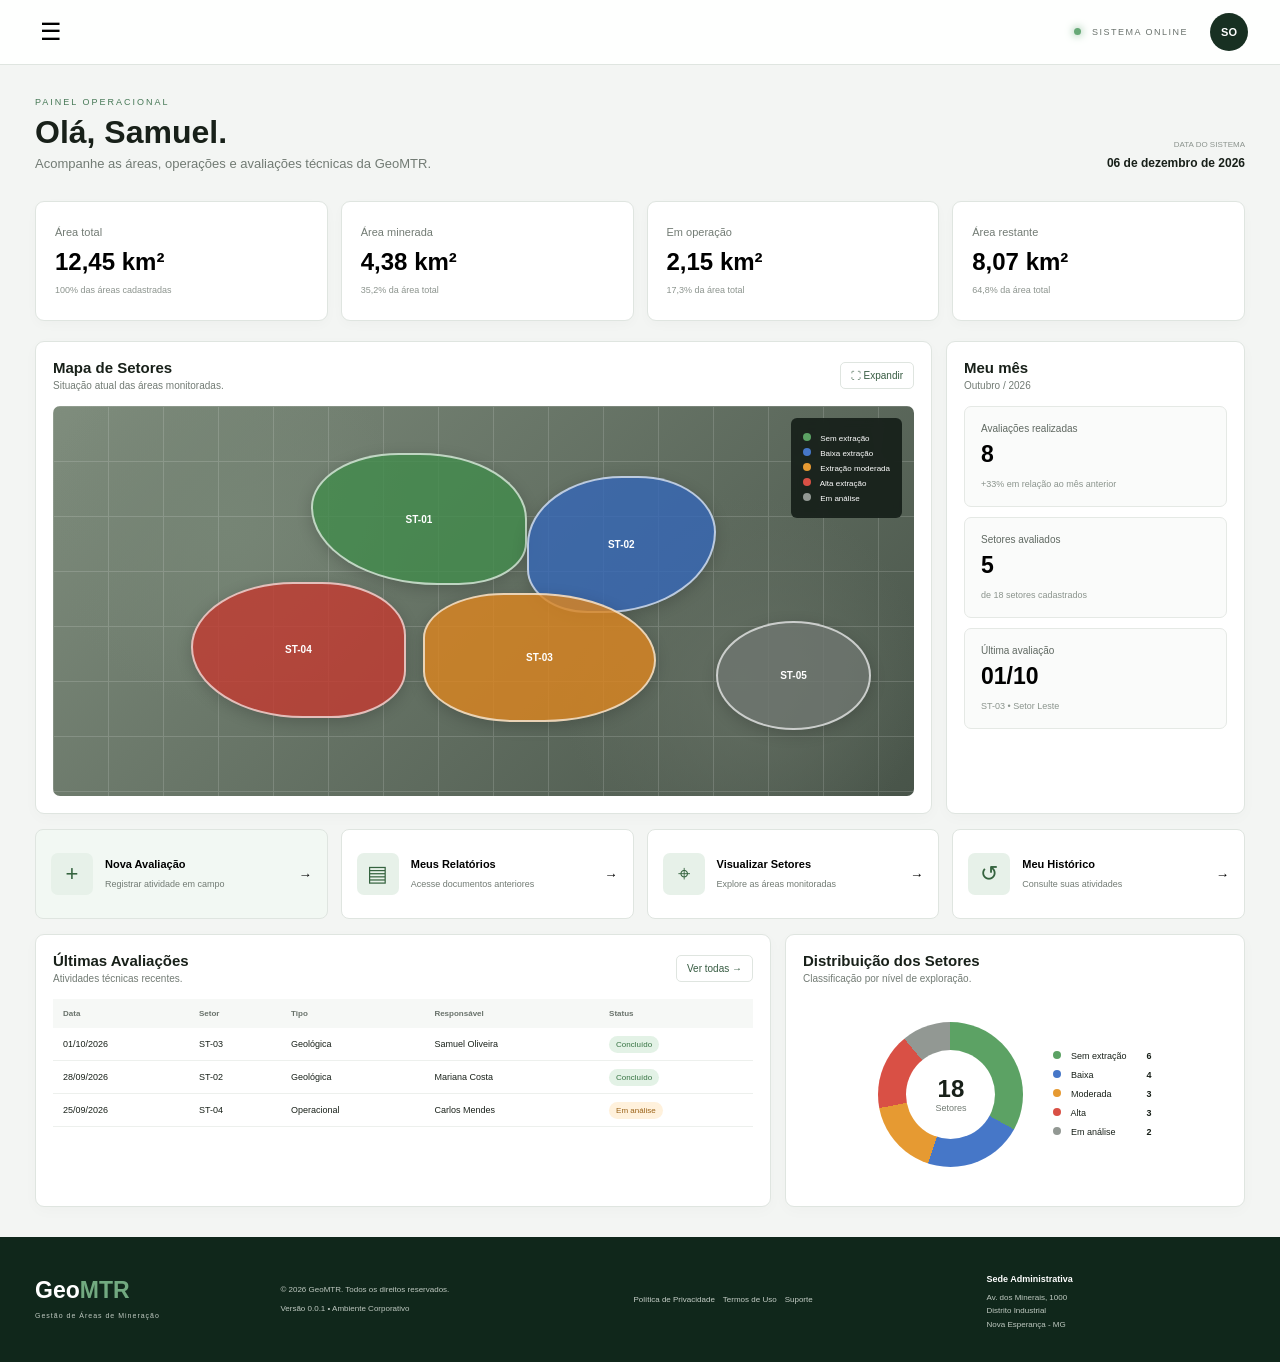
==== dashboard.html @ 6b1b28ca "Initial commit via Netlify [skip ci]" ====
<!DOCTYPE html>
<html lang="pt-BR">

<head>
    <meta charset="UTF-8">
    <meta name="viewport" content="width=device-width, initial-scale=1.0">

    <title>GeoMTR | Dashboard</title>

    <link rel="stylesheet" href="dashboard.css">
</head>

<body>

    <!-- =========================
         MENU LATERAL
    ========================== -->

    <aside class="sidebar" id="sidebar">

        <div class="sidebar-logo">
            <span>Geo</span>MTR
            <small>GESTÃO DE ÁREAS DE MINERAÇÃO</small>
        </div>

        <nav>

            <button class="nav-item ativo">
                <span class="icone">⌂</span>
                Dashboard
            </button>

            <button class="nav-item">
                <span class="icone">◇</span>
                Áreas
            </button>

            <button class="nav-item">
                <span class="icone">△</span>
                Setores
            </button>

            <button class="nav-item">
                <span class="icone">⚒</span>
                Operações
            </button>

            <button class="nav-item">
                <span class="icone">▤</span>
                Avaliações
            </button>

            <button class="nav-item">
                <span class="icone">▧</span>
                Relatórios
            </button>

            <button class="nav-item">
                <span class="icone">⌖</span>
                Mapa
            </button>

            <button class="nav-item admin-item">
                <span class="icone">♙</span>
                Usuários
            </button>

        </nav>

        <div class="suporte-sidebar">
            <strong>Suporte</strong>

            <p>
                Precisa de ajuda?
            </p>

            <button onclick="abrirSuporte()">
                Contatar administrador
            </button>
        </div>

    </aside>


    <!-- FUNDO ESCURO MOBILE -->

    <div
        class="sidebar-overlay"
        id="sidebarOverlay"
        onclick="toggleSidebar()">
    </div>


    <!-- =========================
         CONTEÚDO
    ========================== -->

    <main class="conteudo">

        <!-- TOPO -->

        <header class="topbar">

            <button
                class="menu-btn"
                onclick="toggleSidebar()"
                aria-label="Abrir menu">
                ☰
            </button>

            <div class="topbar-direita">

                <div class="status">
                    <span></span>
                    SISTEMA ONLINE
                </div>

                <button
                    class="perfil-btn"
                    onclick="togglePerfil()">

                    <div class="avatar">
                        SO
                    </div>

                </button>


                <!-- MENU FLUTUANTE DO PERFIL -->

                <div class="perfil-menu" id="perfilMenu">

                    <div class="perfil-cabecalho">

                        <div class="avatar grande">
                            SO
                        </div>

                        <div>
                            <strong>Samuel Oliveira</strong>
                            <span>Geólogo</span>
                        </div>

                    </div>

                    <hr>

                    <button>Meu perfil</button>
                    <button>Documentos</button>
                    <button>Meus relatórios</button>
                    <button>Histórico de avaliações</button>

                    <hr>

                    <button class="sair" onclick="sairSistema()">
                        ↪ Sair
                    </button>

                </div>

            </div>

        </header>


        <!-- =========================
             APRESENTAÇÃO
        ========================== -->

        <section class="boas-vindas">

            <div>
                <p class="mini-titulo">
                    PAINEL OPERACIONAL
                </p>

                <h1>
                    Olá, Samuel.
                </h1>

                <p>
                    Acompanhe as áreas, operações e avaliações
                    técnicas da GeoMTR.
                </p>
            </div>

            <div class="data-atual">
                <small>DATA DO SISTEMA</small>
                <strong id="dataAtual"></strong>
            </div>

        </section>


        <!-- =========================
             CARDS PRINCIPAIS
        ========================== -->

        <section class="cards">

            <button
                class="card"
                onclick="abrirModal('Área Total', 'A GeoMTR possui atualmente 12,45 km² de áreas cadastradas para pesquisa e exploração mineral.')">

                <span class="card-titulo">
                    Área total
                </span>

                <strong>
                    12,45 km²
                </strong>

                <small>
                    100% das áreas cadastradas
                </small>

            </button>


            <button
                class="card"
                onclick="abrirModal('Área Minerada', 'Até o momento, 4,38 km² das áreas cadastradas já passaram por atividades de exploração.')">

                <span class="card-titulo">
                    Área minerada
                </span>

                <strong>
                    4,38 km²
                </strong>

                <small>
                    35,2% da área total
                </small>

            </button>


            <button
                class="card"
                onclick="abrirModal('Em Operação', 'Atualmente existem setores com operações de pesquisa ou exploração em andamento.')">

                <span class="card-titulo">
                    Em operação
                </span>

                <strong>
                    2,15 km²
                </strong>

                <small>
                    17,3% da área total
                </small>

            </button>


            <button
                class="card"
                onclick="abrirModal('Área Restante', 'A GeoMTR possui 8,07 km² que ainda não foram classificados como área minerada.')">

                <span class="card-titulo">
                    Área restante
                </span>

                <strong>
                    8,07 km²
                </strong>

                <small>
                    64,8% da área total
                </small>

            </button>

        </section>


        <!-- =========================
             MAPA + RESUMO
        ========================== -->

        <section class="grid-principal">

            <!-- MAPA -->

            <article class="painel mapa-painel" id="mapaPainel">

                <div class="painel-header">

                    <div>
                        <h2>Mapa de Setores</h2>

                        <p>
                            Situação atual das áreas monitoradas.
                        </p>
                    </div>

                    <button
                        class="botao-secundario"
                        onclick="expandirMapa()">

                        ⛶ Expandir

                    </button>

                </div>


                <div class="mapa">

                    <div class="grade-mapa"></div>


                    <!-- SETORES -->

                    <button
                        class="setor setor-verde setor-1"
                        onclick="abrirSetor(
                            'ST-01',
                            'Setor Norte',
                            'Sem extração',
                            '0%',
                            '850 m²',
                            'Mariana Costa'
                        )">

                        ST-01

                    </button>


                    <button
                        class="setor setor-azul setor-2"
                        onclick="abrirSetor(
                            'ST-02',
                            'Setor Nordeste',
                            'Baixa extração',
                            '24%',
                            '720 m²',
                            'Samuel Oliveira'
                        )">

                        ST-02

                    </button>


                    <button
                        class="setor setor-laranja setor-3"
                        onclick="abrirSetor(
                            'ST-03',
                            'Setor Leste',
                            'Extração moderada',
                            '56%',
                            '910 m²',
                            'Samuel Oliveira'
                        )">

                        ST-03

                    </button>


                    <button
                        class="setor setor-vermelho setor-4"
                        onclick="abrirSetor(
                            'ST-04',
                            'Setor Oeste',
                            'Alta extração',
                            '82%',
                            '840 m²',
                            'Carlos Mendes'
                        )">

                        ST-04

                    </button>


                    <button
                        class="setor setor-cinza setor-5"
                        onclick="abrirSetor(
                            'ST-05',
                            'Setor Sul',
                            'Em análise',
                            '—',
                            '630 m²',
                            'Fernanda Lima'
                        )">

                        ST-05

                    </button>


                    <!-- LEGENDA -->

                    <div class="legenda">

                        <div>
                            <span class="verde"></span>
                            Sem extração
                        </div>

                        <div>
                            <span class="azul"></span>
                            Baixa extração
                        </div>

                        <div>
                            <span class="laranja"></span>
                            Extração moderada
                        </div>

                        <div>
                            <span class="vermelho"></span>
                            Alta extração
                        </div>

                        <div>
                            <span class="cinza"></span>
                            Em análise
                        </div>

                    </div>

                </div>

            </article>


            <!-- RESUMO DO USUÁRIO -->

            <aside class="painel resumo">

                <div class="painel-header">

                    <div>
                        <h2>Meu mês</h2>

                        <p>Outubro / 2026</p>
                    </div>

                </div>


                <button
                    class="resumo-item"
                    onclick="abrirModal(
                        'Minhas avaliações',
                        'Você realizou 8 avaliações técnicas durante o mês de outubro.'
                    )">

                    <span>Avaliações realizadas</span>
                    <strong>8</strong>
                    <small>+33% em relação ao mês anterior</small>

                </button>


                <button
                    class="resumo-item"
                    onclick="abrirModal(
                        'Setores avaliados',
                        'Você realizou avaliações em 5 setores diferentes neste mês.'
                    )">

                    <span>Setores avaliados</span>
                    <strong>5</strong>
                    <small>de 18 setores cadastrados</small>

                </button>


                <button
                    class="resumo-item"
                    onclick="abrirSetor(
                        'ST-03',
                        'Setor Leste',
                        'Extração moderada',
                        '56%',
                        '910 m²',
                        'Samuel Oliveira'
                    )">

                    <span>Última avaliação</span>
                    <strong>01/10</strong>
                    <small>ST-03 • Setor Leste</small>

                </button>

            </aside>

        </section>


        <!-- =========================
             AÇÕES RÁPIDAS
        ========================== -->

        <section class="acoes">

            <button
                class="acao destaque"
                onclick="novaAvaliacao()">

                <span class="acao-icone">+</span>

                <div>
                    <strong>Nova Avaliação</strong>
                    <small>Registrar atividade em campo</small>
                </div>

                <span>→</span>

            </button>


            <button
                class="acao"
                onclick="abrirModal(
                    'Meus Relatórios',
                    'Aqui serão exibidos os relatórios e avaliações técnicas produzidos pelo usuário autenticado.'
                )">

                <span class="acao-icone">▤</span>

                <div>
                    <strong>Meus Relatórios</strong>
                    <small>Acesse documentos anteriores</small>
                </div>

                <span>→</span>

            </button>


            <button
                class="acao"
                onclick="expandirMapa()">

                <span class="acao-icone">⌖</span>

                <div>
                    <strong>Visualizar Setores</strong>
                    <small>Explore as áreas monitoradas</small>
                </div>

                <span>→</span>

            </button>


            <button
                class="acao"
                onclick="abrirModal(
                    'Histórico',
                    'Aqui será apresentado o histórico de avaliações, operações e coletas realizadas pelo usuário.'
                )">

                <span class="acao-icone">↺</span>

                <div>
                    <strong>Meu Histórico</strong>
                    <small>Consulte suas atividades</small>
                </div>

                <span>→</span>

            </button>

        </section>


        <!-- =========================
             PARTE INFERIOR
        ========================== -->

        <section class="grid-inferior">

            <article class="painel">

                <div class="painel-header">

                    <div>
                        <h2>Últimas Avaliações</h2>
                        <p>Atividades técnicas recentes.</p>
                    </div>

                    <button class="link-btn">
                        Ver todas →
                    </button>

                </div>


                <div class="tabela-container">

                    <table>

                        <thead>

                            <tr>
                                <th>Data</th>
                                <th>Setor</th>
                                <th>Tipo</th>
                                <th>Responsável</th>
                                <th>Status</th>
                            </tr>

                        </thead>


                        <tbody>

                            <tr>
                                <td>01/10/2026</td>
                                <td>ST-03</td>
                                <td>Geológica</td>
                                <td>Samuel Oliveira</td>
                                <td>
                                    <span class="tag concluido">
                                        Concluído
                                    </span>
                                </td>
                            </tr>


                            <tr>
                                <td>28/09/2026</td>
                                <td>ST-02</td>
                                <td>Geológica</td>
                                <td>Mariana Costa</td>
                                <td>
                                    <span class="tag concluido">
                                        Concluído
                                    </span>
                                </td>
                            </tr>


                            <tr>
                                <td>25/09/2026</td>
                                <td>ST-04</td>
                                <td>Operacional</td>
                                <td>Carlos Mendes</td>
                                <td>
                                    <span class="tag analise">
                                        Em análise
                                    </span>
                                </td>
                            </tr>

                        </tbody>

                    </table>

                </div>

            </article>


            <!-- DISTRIBUIÇÃO -->

            <article class="painel distribuicao">

                <div class="painel-header">

                    <div>
                        <h2>Distribuição dos Setores</h2>
                        <p>Classificação por nível de exploração.</p>
                    </div>

                </div>


                <div class="grafico-area">

                    <div class="grafico">

                        <div class="grafico-centro">
                            <strong>18</strong>
                            <span>Setores</span>
                        </div>

                    </div>


                    <div class="grafico-legenda">

                        <p>
                            <span class="verde"></span>
                            Sem extração
                            <strong>6</strong>
                        </p>

                        <p>
                            <span class="azul"></span>
                            Baixa
                            <strong>4</strong>
                        </p>

                        <p>
                            <span class="laranja"></span>
                            Moderada
                            <strong>3</strong>
                        </p>

                        <p>
                            <span class="vermelho"></span>
                            Alta
                            <strong>3</strong>
                        </p>

                        <p>
                            <span class="cinza"></span>
                            Em análise
                            <strong>2</strong>
                        </p>

                    </div>

                </div>

            </article>

        </section>


        <!-- =========================
             FOOTER
        ========================== -->

        <footer>

            <div class="footer-logo">

                <strong>
                    Geo<span>MTR</span>
                </strong>

                <small>
                    Gestão de Áreas de Mineração
                </small>

            </div>


            <div>
                <p>
                    © 2026 GeoMTR. Todos os direitos reservados.
                </p>

                <small>
                    Versão 0.0.1 • Ambiente Corporativo
                </small>
            </div>


            <div class="footer-links">

                <button>Política de Privacidade</button>
                <button>Termos de Uso</button>
                <button>Suporte</button>

            </div>


            <div class="endereco">

                <strong>Sede Administrativa</strong>

                <p>
                    Av. dos Minerais, 1000<br>
                    Distrito Industrial<br>
                    Nova Esperança - MG
                </p>

            </div>

        </footer>

    </main>


    <!-- =========================
         MODAL
    ========================== -->

    <div
        class="modal-overlay"
        id="modalOverlay"
        onclick="fecharModalFundo(event)">

        <div class="modal">

            <button
                class="modal-fechar"
                onclick="fecharModal()">

                ×

            </button>

            <p class="mini-titulo">
                GEOMTR
            </p>

            <h2 id="modalTitulo">
                Informações
            </h2>

            <div id="modalConteudo">
            </div>

        </div>

    </div>


    <script src="dashboard.js"></script>

</body>
</html>
---- dashboard.css ----
/* =========================
   RESET
========================= */

* {
    margin: 0;
    padding: 0;
    box-sizing: border-box;
}

:root {
    --verde-escuro: #102018;
    --verde: #477957;
    --verde-claro: #77a883;

    --fundo: #f3f5f3;
    --branco: #ffffff;

    --texto: #182019;
    --texto-secundario: #727b74;

    --borda: #dfe5e0;

    --vermelho: #d95045;
    --azul: #4677c8;
    --laranja: #e69a32;
    --cinza: #929893;

    --sidebar: 245px;
}

body {
    font-family: Arial, Helvetica, sans-serif;
    background: var(--fundo);
    color: var(--texto);
}


/* =========================
   SIDEBAR
========================= */

.sidebar {
    position: fixed;

    top: 0;
    left: 0;

    width: var(--sidebar);
    height: 100vh;

    padding: 30px 18px;

    background:
        linear-gradient(
            rgba(16, 39, 27, 1),
            rgba(14, 39, 27, 1)
        );

    color: white;

    display: flex;
    flex-direction: column;

    z-index: 1000;

    transition: transform 0.35s ease;
}

.sidebar-logo {
    font-size: 26px;
    font-weight: bold;

    padding: 0 10px 35px;
}

.sidebar-logo span {
    color: #75ad82;
}

.sidebar-logo small {
    display: block;

    margin-top: 5px;

    font-size: 7px;
    letter-spacing: 1.4px;

    color: #8fa096;
}

nav {
    display: flex;
    flex-direction: column;

    gap: 7px;
}

.nav-item {
    width: 100%;

    padding: 13px;

    border: none;
    border-radius: 7px;

    background: transparent;

    color: #bdc8c0;

    text-align: left;

    cursor: pointer;

    transition: 0.2s;
}

.nav-item:hover {
    background: rgba(255, 255, 255, 0.06);

    color: white;
}

.nav-item.ativo {
    background: rgba(93, 146, 105, 0.22);

    color: white;
}

.icone {
    display: inline-block;

    width: 30px;

    font-size: 18px;
}

.suporte-sidebar {
    margin-top: auto;

    padding: 18px 10px;

    border-top: 1px solid rgba(255, 255, 255, 0.1);
}

.suporte-sidebar strong {
    font-size: 13px;
}

.suporte-sidebar p {
    margin: 8px 0;

    font-size: 11px;

    color: #86968c;
}

.suporte-sidebar button {
    border: none;

    background: none;

    color: #80ad8a;

    font-size: 10px;

    cursor: pointer;
}


/* =========================
   CONTEÚDO
========================= */

.conteudo {
    margin-left: var(--sidebar);

    min-height: 100vh;

    transition: margin-left 0.35s ease;
}


/* =========================
   TOPBAR
========================= */

.topbar {
    height: 65px;

    padding: 0 32px;

    background: rgba(255, 255, 255, 0.92);

    border-bottom: 1px solid var(--borda);

    display: flex;
    align-items: center;
    justify-content: space-between;

    position: sticky;

    top: 0;

    z-index: 900;
}

.menu-btn {
    width: 38px;
    height: 38px;

    border: none;

    background: transparent;

    font-size: 24px;

    cursor: pointer;
}

.topbar-direita {
    display: flex;
    align-items: center;

    gap: 22px;

    position: relative;
}

.status {
    font-size: 9px;

    letter-spacing: 1.5px;

    color: #69726c;
}

.status span {
    display: inline-block;

    width: 7px;
    height: 7px;

    margin-right: 7px;

    background: #67a977;

    border-radius: 50%;

    box-shadow: 0 0 8px #67a977;
}


/* =========================
   PERFIL
========================= */

.perfil-btn {
    border: none;

    background: transparent;

    cursor: pointer;
}

.avatar {
    width: 38px;
    height: 38px;

    border-radius: 50%;

    background: #183022;

    color: white;

    display: flex;
    justify-content: center;
    align-items: center;

    font-size: 11px;
    font-weight: bold;
}

.avatar.grande {
    width: 45px;
    height: 45px;
}

.perfil-menu {
    position: absolute;

    width: 245px;

    top: 52px;
    right: 0;

    padding: 16px;

    background: white;

    border: 1px solid var(--borda);
    border-radius: 10px;

    box-shadow: 0 15px 45px rgba(0, 0, 0, 0.16);

    opacity: 0;

    visibility: hidden;

    transform: translateY(-10px);

    transition:
        opacity 0.2s,
        transform 0.2s,
        visibility 0.2s;

    z-index: 1500;
}

.perfil-menu.aberto {
    opacity: 1;

    visibility: visible;

    transform: translateY(0);
}

.perfil-cabecalho {
    display: flex;
    align-items: center;

    gap: 12px;
}

.perfil-cabecalho strong {
    display: block;

    font-size: 13px;
}

.perfil-cabecalho span {
    font-size: 10px;

    color: var(--texto-secundario);
}

.perfil-menu hr {
    margin: 14px 0;

    border: none;
    border-top: 1px solid #ecefec;
}

.perfil-menu button {
    display: block;

    width: 100%;

    padding: 9px;

    border: none;

    background: transparent;

    text-align: left;

    cursor: pointer;

    border-radius: 5px;
}

.perfil-menu button:hover {
    background: #f2f5f2;
}

.perfil-menu .sair {
    color: #c63e36;
}


/* =========================
   BOAS VINDAS
========================= */

.boas-vindas {
    padding: 32px 35px 20px;

    display: flex;
    justify-content: space-between;
    align-items: flex-end;
}

.mini-titulo {
    margin-bottom: 7px;

    font-size: 9px;

    letter-spacing: 2px;

    color: var(--verde);
}

.boas-vindas h1 {
    font-size: 32px;

    margin-bottom: 5px;
}

.boas-vindas > div > p:last-child {
    font-size: 13px;

    color: var(--texto-secundario);
}

.data-atual {
    text-align: right;
}

.data-atual small {
    display: block;

    margin-bottom: 4px;

    font-size: 8px;

    color: #8b938d;
}

.data-atual strong {
    font-size: 12px;
}


/* =========================
   CARDS
========================= */

.cards {
    padding: 10px 35px 20px;

    display: grid;

    grid-template-columns: repeat(4, 1fr);

    gap: 13px;
}

.card {
    min-height: 120px;

    padding: 19px;

    background: white;

    border: 1px solid var(--borda);
    border-radius: 9px;

    text-align: left;

    cursor: pointer;

    box-shadow: 0 4px 12px rgba(0, 0, 0, 0.025);

    transition: 0.2s;
}

.card:hover {
    transform: translateY(-3px);

    border-color: #a8b9ac;

    box-shadow: 0 8px 25px rgba(30, 60, 40, 0.08);
}

.card-titulo {
    display: block;

    font-size: 11px;

    color: var(--texto-secundario);
}

.card strong {
    display: block;

    margin: 10px 0 5px;

    font-size: 24px;
}

.card small {
    color: #8c948e;

    font-size: 9px;
}


/* =========================
   PAINÉIS
========================= */

.grid-principal {
    padding: 0 35px 15px;

    display: grid;

    grid-template-columns: minmax(0, 3fr) minmax(250px, 1fr);

    gap: 14px;
}

.painel {
    padding: 17px;

    background: white;

    border: 1px solid var(--borda);
    border-radius: 9px;

    box-shadow: 0 4px 15px rgba(0, 0, 0, 0.025);
}

.painel-header {
    margin-bottom: 15px;

    display: flex;
    align-items: center;
    justify-content: space-between;
}

.painel-header h2 {
    font-size: 15px;

    margin-bottom: 4px;
}

.painel-header p {
    font-size: 10px;

    color: var(--texto-secundario);
}

.botao-secundario,
.link-btn {
    padding: 7px 10px;

    border: 1px solid var(--borda);
    border-radius: 5px;

    background: white;

    color: #365b41;

    font-size: 10px;

    cursor: pointer;
}


/* =========================
   MAPA
========================= */

.mapa {
    height: 390px;

    position: relative;

    overflow: hidden;

    border-radius: 7px;

    background:
        radial-gradient(
            circle at 20% 30%,
            #768575,
            transparent 25%
        ),
        radial-gradient(
            circle at 80% 70%,
            #626d61,
            transparent 25%
        ),
        linear-gradient(
            135deg,
            #7f8d7d,
            #485449
        );
}

/* Linhas para lembrar um mapa */

.grade-mapa {
    position: absolute;

    inset: 0;

    opacity: 0.15;

    background-image:
        linear-gradient(#fff 1px, transparent 1px),
        linear-gradient(90deg, #fff 1px, transparent 1px);

    background-size: 55px 55px;
}


/* SETORES */

.setor {
    position: absolute;

    border: 2px solid rgba(255, 255, 255, 0.65);

    color: white;

    font-size: 10px;
    font-weight: bold;

    cursor: pointer;

    transition: 0.2s;

    box-shadow: 0 4px 15px rgba(0, 0, 0, 0.18);
}

.setor:hover {
    transform: scale(1.07);

    z-index: 10;

    filter: brightness(1.15);
}

.setor-1 {
    width: 25%;
    height: 34%;

    top: 12%;
    left: 30%;

    border-radius: 45% 55% 35% 65%;
}

.setor-2 {
    width: 22%;
    height: 35%;

    top: 18%;
    left: 55%;

    border-radius: 55% 45% 65% 35%;
}

.setor-3 {
    width: 27%;
    height: 33%;

    top: 48%;
    left: 43%;

    border-radius: 40% 60% 55% 45%;
}

.setor-4 {
    width: 25%;
    height: 35%;

    top: 45%;
    left: 16%;

    border-radius: 55% 45% 40% 60%;
}

.setor-5 {
    width: 18%;
    height: 28%;

    top: 55%;
    right: 5%;

    border-radius: 50%;
}

.setor-verde {
    background: rgba(65, 139, 75, 0.8);
}

.setor-azul {
    background: rgba(53, 103, 183, 0.8);
}

.setor-laranja {
    background: rgba(218, 132, 32, 0.82);
}

.setor-vermelho {
    background: rgba(193, 59, 49, 0.82);
}

.setor-cinza {
    background: rgba(110, 118, 112, 0.82);
}


/* LEGENDA */

.legenda {
    position: absolute;

    top: 12px;
    right: 12px;

    padding: 10px 12px;

    background: rgba(18, 27, 21, 0.87);

    color: white;

    border-radius: 6px;

    backdrop-filter: blur(4px);
}

.legenda div {
    margin: 5px 0;

    font-size: 8px;
}

.legenda span,
.grafico-legenda span {
    display: inline-block;

    width: 8px;
    height: 8px;

    margin-right: 7px;

    border-radius: 50%;
}

.verde {
    background: #5ca264;
}

.azul {
    background: var(--azul);
}

.laranja {
    background: var(--laranja);
}

.vermelho {
    background: var(--vermelho);
}

.cinza {
    background: var(--cinza);
}


/* MAPA EXPANDIDO */

.mapa-painel.expandido {
    position: fixed;

    inset: 20px;

    z-index: 3000;

    padding: 20px;

    background: white;

    box-shadow: 0 20px 80px rgba(0, 0, 0, 0.4);
}

.mapa-painel.expandido .mapa {
    height: calc(100vh - 100px);
}


/* =========================
   RESUMO
========================= */

.resumo {
    display: flex;
    flex-direction: column;
}

.resumo-item {
    padding: 16px;

    margin-bottom: 10px;

    background: #fafbfa;

    border: 1px solid #e5e9e5;
    border-radius: 7px;

    text-align: left;

    cursor: pointer;

    transition: 0.2s;
}

.resumo-item:hover {
    background: #f1f6f2;

    border-color: #b8c9bc;
}

.resumo-item span {
    display: block;

    font-size: 10px;

    color: #606962;
}

.resumo-item strong {
    display: block;

    margin: 7px 0;

    font-size: 23px;
}

.resumo-item small {
    font-size: 9px;

    color: #8b948d;
}


/* =========================
   AÇÕES
========================= */

.acoes {
    padding: 0 35px 15px;

    display: grid;

    grid-template-columns: repeat(4, 1fr);

    gap: 13px;
}

.acao {
    min-height: 90px;

    padding: 15px;

    display: flex;
    align-items: center;

    gap: 12px;

    border: 1px solid var(--borda);
    border-radius: 8px;

    background: white;

    cursor: pointer;

    text-align: left;

    transition: 0.2s;
}

.acao:hover {
    transform: translateY(-2px);

    border-color: #aebeb2;
}

.acao.destaque {
    background: #f2f8f3;
}

.acao-icone {
    width: 42px;
    height: 42px;

    display: flex;
    align-items: center;
    justify-content: center;

    flex-shrink: 0;

    background: #e7f1e9;

    color: #35633f;

    border-radius: 7px;

    font-size: 22px;
}

.acao div {
    flex: 1;
}

.acao strong {
    display: block;

    margin-bottom: 5px;

    font-size: 11px;
}

.acao small {
    font-size: 9px;

    color: var(--texto-secundario);
}


/* =========================
   PARTE INFERIOR
========================= */

.grid-inferior {
    padding: 0 35px 30px;

    display: grid;

    grid-template-columns: 1.6fr 1fr;

    gap: 14px;
}


/* TABELA */

.tabela-container {
    overflow-x: auto;
}

table {
    width: 100%;

    border-collapse: collapse;
}

th {
    padding: 10px;

    background: #f6f8f6;

    text-align: left;

    font-size: 8px;

    color: #69726b;
}

td {
    padding: 11px 10px;

    border-bottom: 1px solid #edf0ed;

    font-size: 9px;
}

.tag {
    padding: 4px 7px;

    border-radius: 20px;

    font-size: 8px;
}

.tag.concluido {
    background: #e3f2e6;

    color: #377443;
}

.tag.analise {
    background: #fff1dc;

    color: #9a6217;
}


/* =========================
   GRÁFICO
========================= */

.grafico-area {
    min-height: 190px;

    display: flex;
    align-items: center;
    justify-content: center;

    gap: 30px;
}

.grafico {
    width: 145px;
    height: 145px;

    position: relative;

    flex-shrink: 0;

    border-radius: 50%;

    background: conic-gradient(
        #5ca264 0 33%,
        #4677c8 33% 55%,
        #e69a32 55% 72%,
        #d95045 72% 89%,
        #929893 89% 100%
    );
}

.grafico::after {
    content: "";

    position: absolute;

    inset: 28px;

    background: white;

    border-radius: 50%;
}

.grafico-centro {
    position: absolute;

    inset: 0;

    z-index: 2;

    display: flex;
    flex-direction: column;
    justify-content: center;
    align-items: center;
}

.grafico-centro strong {
    font-size: 24px;
}

.grafico-centro span {
    font-size: 9px;

    color: var(--texto-secundario);
}

.grafico-legenda p {
    margin: 9px 0;

    font-size: 9px;
}

.grafico-legenda strong {
    float: right;

    margin-left: 20px;
}


/* =========================
   FOOTER
========================= */

footer {
    min-height: 125px;

    padding: 25px 35px;

    background: #10271b;

    color: #bfc9c1;

    display: grid;

    grid-template-columns: 1fr 1.5fr 1.5fr 1.2fr;

    align-items: center;

    gap: 30px;
}

.footer-logo strong {
    display: block;

    font-size: 23px;

    color: white;
}

.footer-logo strong span {
    color: #72a980;
}

.footer-logo small {
    font-size: 7px;

    letter-spacing: 1px;
}

footer p,
footer small {
    font-size: 8px;

    line-height: 1.7;
}

.footer-links {
    display: flex;

    gap: 8px;
}

.footer-links button {
    border: none;

    background: none;

    color: #c5cec7;

    font-size: 8px;

    cursor: pointer;
}

.endereco strong {
    font-size: 9px;

    color: white;
}

.endereco p {
    margin-top: 5px;
}


/* =========================
   MODAL
========================= */

.modal-overlay {
    position: fixed;

    inset: 0;

    background: rgba(4, 12, 7, 0.65);

    backdrop-filter: blur(3px);

    display: flex;
    justify-content: center;
    align-items: center;

    opacity: 0;

    visibility: hidden;

    transition: 0.25s;

    z-index: 5000;
}

.modal-overlay.aberto {
    opacity: 1;

    visibility: visible;
}

.modal {
    width: 90%;
    max-width: 480px;

    padding: 30px;

    position: relative;

    background: white;

    border-radius: 10px;

    transform: translateY(20px);

    transition: 0.25s;

    box-shadow: 0 30px 80px rgba(0, 0, 0, 0.3);
}

.modal-overlay.aberto .modal {
    transform: translateY(0);
}

.modal h2 {
    margin-bottom: 20px;
}

.modal p {
    font-size: 12px;

    line-height: 1.7;

    color: #68716a;
}

.modal-fechar {
    position: absolute;

    top: 15px;
    right: 18px;

    border: none;

    background: transparent;

    font-size: 25px;

    cursor: pointer;
}

.detalhe-setor {
    display: grid;

    grid-template-columns: 1fr 1fr;

    gap: 10px;
}

.detalhe-setor div {
    padding: 13px;

    background: #f4f6f4;

    border-radius: 6px;
}

.detalhe-setor small {
    display: block;

    margin-bottom: 4px;

    color: #858e87;
}

.detalhe-setor strong {
    font-size: 12px;
}


/* 
   overlay da SIDEBAR
 */

.sidebar-overlay {
    position: fixed;

    inset: 0;

    background: rgba(0, 0, 0, 0.4);

    opacity: 0;
    visibility: hidden;

    transition: 0.3s;

    z-index: 950;
}


/* =========================
   TABLET
========================= */

@media (max-width: 1100px) {

    .cards {
        grid-template-columns: repeat(2, 1fr);
    }

    .acoes {
        grid-template-columns: repeat(2, 1fr);
    }

    .grid-principal {
        grid-template-columns: 1fr;
    }

    .grid-inferior {
        grid-template-columns: 1fr;
    }

}


/* =========================
   CELULAR
========================= */

@media (max-width: 760px) {

    .sidebar {
        transform: translateX(-100%);
    }

    .sidebar.aberta {
        transform: translateX(0);
    }

    .sidebar-overlay.aberto {
        opacity: 1;

        visibility: visible;
    }

    .conteudo {
        margin-left: 0;
    }

    .topbar {
        padding: 0 18px;
    }

    .status {
        display: none;
    }

    .boas-vindas {
        padding: 25px 18px 15px;

        align-items: flex-start;
        flex-direction: column;

        gap: 18px;
    }

    .boas-vindas h1 {
        font-size: 27px;
    }

    .data-atual {
        text-align: left;
    }

    .cards {
        padding: 10px 18px 18px;

        grid-template-columns: 1fr 1fr;
    }

    .card {
        min-height: 105px;

        padding: 14px;
    }

    .card strong {
        font-size: 19px;
    }

    .grid-principal,
    .grid-inferior {
        padding-left: 18px;
        padding-right: 18px;
    }

    .mapa {
        height: 340px;
    }

    .legenda {
        top: auto;
        bottom: 10px;
    }

    .acoes {
        padding: 0 18px 15px;

        grid-template-columns: 1fr;
    }

    .grid-inferior {
        grid-template-columns: 1fr;
    }

    .grafico-area {
        flex-direction: column;
    }

    footer {
        grid-template-columns: 1fr;

        padding: 30px 20px;

        gap: 20px;
    }

    .footer-links {
        flex-wrap: wrap;
    }

    .perfil-menu {
        position: fixed;

        top: 58px;
        right: 12px;

        width: calc(100% - 24px);
        max-width: 300px;
    }

}


/* CELULARES PEQUENOS */

@media (max-width: 430px) {

    .cards {
        grid-template-columns: 1fr;
    }

    .mapa {
        height: 300px;
    }

}

/* SIDEBAR RETRÁTIL - DESKTOP */

@media (min-width: 761px) {

    .sidebar {
        transform: translateX(-100%);
        transition: transform 0.3s ease;
    }

    .sidebar.aberta {
        transform: translateX(0);
    }

    .conteudo {
        margin-left: 0;
        width: 100%;
        transition: margin-left 0.3s ease,
                    width 0.3s ease;
    }

    .conteudo.sidebar-aberta {
        margin-left: 245px;
        width: calc(100% - 245px);
    }
}

/* gambiarra para sidebar ficar fechada apos iniciar o sistema */
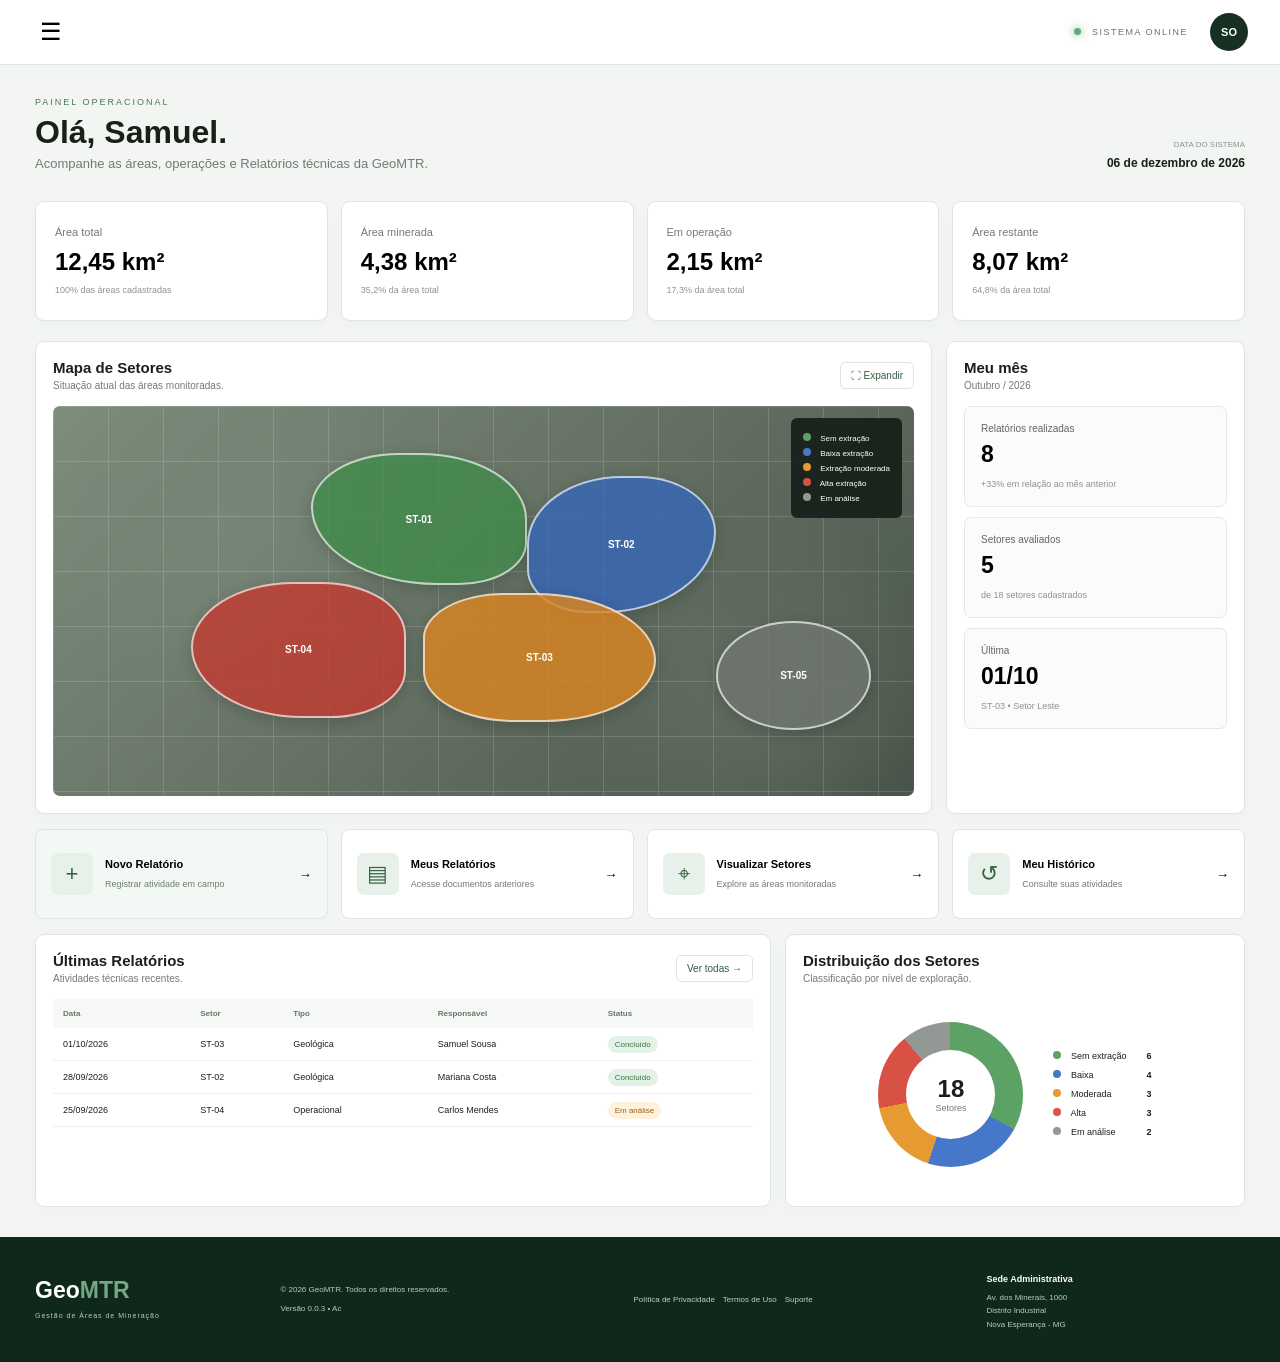
==== commit f122fe9b: "Add files via upload" ====
--- a/dashboard.html
+++ b/dashboard.html
@@ -1,825 +1,806 @@
-<!DOCTYPE html>
-<html lang="pt-BR">
-
-<head>
-    <meta charset="UTF-8">
-    <meta name="viewport" content="width=device-width, initial-scale=1.0">
-
-    <title>GeoMTR | Dashboard</title>
-
-    <link rel="stylesheet" href="dashboard.css">
-</head>
-
-<body>
-
-    <!-- =========================
-         MENU LATERAL
-    ========================== -->
-
-    <aside class="sidebar" id="sidebar">
-
-        <div class="sidebar-logo">
-            <span>Geo</span>MTR
-            <small>GESTÃO DE ÁREAS DE MINERAÇÃO</small>
-        </div>
-
-        <nav>
-
-            <button class="nav-item ativo">
-                <span class="icone">⌂</span>
-                Dashboard
-            </button>
-
-            <button class="nav-item">
-                <span class="icone">◇</span>
-                Áreas
-            </button>
-
-            <button class="nav-item">
-                <span class="icone">△</span>
-                Setores
-            </button>
-
-            <button class="nav-item">
-                <span class="icone">⚒</span>
-                Operações
-            </button>
-
-            <button class="nav-item">
-                <span class="icone">▤</span>
-                Avaliações
-            </button>
-
-            <button class="nav-item">
-                <span class="icone">▧</span>
-                Relatórios
-            </button>
-
-            <button class="nav-item">
-                <span class="icone">⌖</span>
-                Mapa
-            </button>
-
-            <button class="nav-item admin-item">
-                <span class="icone">♙</span>
-                Usuários
-            </button>
-
-        </nav>
-
-        <div class="suporte-sidebar">
-            <strong>Suporte</strong>
-
-            <p>
-                Precisa de ajuda?
-            </p>
-
-            <button onclick="abrirSuporte()">
-                Contatar administrador
-            </button>
-        </div>
-
-    </aside>
-
-
-    <!-- FUNDO ESCURO MOBILE -->
-
-    <div
-        class="sidebar-overlay"
-        id="sidebarOverlay"
-        onclick="toggleSidebar()">
-    </div>
-
-
-    <!-- =========================
-         CONTEÚDO
-    ========================== -->
-
-    <main class="conteudo">
-
-        <!-- TOPO -->
-
-        <header class="topbar">
-
-            <button
-                class="menu-btn"
-                onclick="toggleSidebar()"
-                aria-label="Abrir menu">
-                ☰
-            </button>
-
-            <div class="topbar-direita">
-
-                <div class="status">
-                    <span></span>
-                    SISTEMA ONLINE
-                </div>
-
-                <button
-                    class="perfil-btn"
-                    onclick="togglePerfil()">
-
-                    <div class="avatar">
-                        SO
-                    </div>
-
-                </button>
-
-
-                <!-- MENU FLUTUANTE DO PERFIL -->
-
-                <div class="perfil-menu" id="perfilMenu">
-
-                    <div class="perfil-cabecalho">
-
-                        <div class="avatar grande">
-                            SO
-                        </div>
-
-                        <div>
-                            <strong>Samuel Oliveira</strong>
-                            <span>Geólogo</span>
-                        </div>
-
-                    </div>
-
-                    <hr>
-
-                    <button>Meu perfil</button>
-                    <button>Documentos</button>
-                    <button>Meus relatórios</button>
-                    <button>Histórico de avaliações</button>
-
-                    <hr>
-
-                    <button class="sair" onclick="sairSistema()">
-                        ↪ Sair
-                    </button>
-
-                </div>
-
-            </div>
-
-        </header>
-
-
-        <!-- =========================
-             APRESENTAÇÃO
-        ========================== -->
-
-        <section class="boas-vindas">
-
-            <div>
-                <p class="mini-titulo">
-                    PAINEL OPERACIONAL
-                </p>
-
-                <h1>
-                    Olá, Samuel.
-                </h1>
-
-                <p>
-                    Acompanhe as áreas, operações e avaliações
-                    técnicas da GeoMTR.
-                </p>
-            </div>
-
-            <div class="data-atual">
-                <small>DATA DO SISTEMA</small>
-                <strong id="dataAtual"></strong>
-            </div>
-
-        </section>
-
-
-        <!-- =========================
-             CARDS PRINCIPAIS
-        ========================== -->
-
-        <section class="cards">
-
-            <button
-                class="card"
-                onclick="abrirModal('Área Total', 'A GeoMTR possui atualmente 12,45 km² de áreas cadastradas para pesquisa e exploração mineral.')">
-
-                <span class="card-titulo">
-                    Área total
-                </span>
-
-                <strong>
-                    12,45 km²
-                </strong>
-
-                <small>
-                    100% das áreas cadastradas
-                </small>
-
-            </button>
-
-
-            <button
-                class="card"
-                onclick="abrirModal('Área Minerada', 'Até o momento, 4,38 km² das áreas cadastradas já passaram por atividades de exploração.')">
-
-                <span class="card-titulo">
-                    Área minerada
-                </span>
-
-                <strong>
-                    4,38 km²
-                </strong>
-
-                <small>
-                    35,2% da área total
-                </small>
-
-            </button>
-
-
-            <button
-                class="card"
-                onclick="abrirModal('Em Operação', 'Atualmente existem setores com operações de pesquisa ou exploração em andamento.')">
-
-                <span class="card-titulo">
-                    Em operação
-                </span>
-
-                <strong>
-                    2,15 km²
-                </strong>
-
-                <small>
-                    17,3% da área total
-                </small>
-
-            </button>
-
-
-            <button
-                class="card"
-                onclick="abrirModal('Área Restante', 'A GeoMTR possui 8,07 km² que ainda não foram classificados como área minerada.')">
-
-                <span class="card-titulo">
-                    Área restante
-                </span>
-
-                <strong>
-                    8,07 km²
-                </strong>
-
-                <small>
-                    64,8% da área total
-                </small>
-
-            </button>
-
-        </section>
-
-
-        <!-- =========================
-             MAPA + RESUMO
-        ========================== -->
-
-        <section class="grid-principal">
-
-            <!-- MAPA -->
-
-            <article class="painel mapa-painel" id="mapaPainel">
-
-                <div class="painel-header">
-
-                    <div>
-                        <h2>Mapa de Setores</h2>
-
-                        <p>
-                            Situação atual das áreas monitoradas.
-                        </p>
-                    </div>
-
-                    <button
-                        class="botao-secundario"
-                        onclick="expandirMapa()">
-
-                        ⛶ Expandir
-
-                    </button>
-
-                </div>
-
-
-                <div class="mapa">
-
-                    <div class="grade-mapa"></div>
-
-
-                    <!-- SETORES -->
-
-                    <button
-                        class="setor setor-verde setor-1"
-                        onclick="abrirSetor(
-                            'ST-01',
-                            'Setor Norte',
-                            'Sem extração',
-                            '0%',
-                            '850 m²',
-                            'Mariana Costa'
-                        )">
-
-                        ST-01
-
-                    </button>
-
-
-                    <button
-                        class="setor setor-azul setor-2"
-                        onclick="abrirSetor(
-                            'ST-02',
-                            'Setor Nordeste',
-                            'Baixa extração',
-                            '24%',
-                            '720 m²',
-                            'Samuel Oliveira'
-                        )">
-
-                        ST-02
-
-                    </button>
-
-
-                    <button
-                        class="setor setor-laranja setor-3"
-                        onclick="abrirSetor(
-                            'ST-03',
-                            'Setor Leste',
-                            'Extração moderada',
-                            '56%',
-                            '910 m²',
-                            'Samuel Oliveira'
-                        )">
-
-                        ST-03
-
-                    </button>
-
-
-                    <button
-                        class="setor setor-vermelho setor-4"
-                        onclick="abrirSetor(
-                            'ST-04',
-                            'Setor Oeste',
-                            'Alta extração',
-                            '82%',
-                            '840 m²',
-                            'Carlos Mendes'
-                        )">
-
-                        ST-04
-
-                    </button>
-
-
-                    <button
-                        class="setor setor-cinza setor-5"
-                        onclick="abrirSetor(
-                            'ST-05',
-                            'Setor Sul',
-                            'Em análise',
-                            '—',
-                            '630 m²',
-                            'Fernanda Lima'
-                        )">
-
-                        ST-05
-
-                    </button>
-
-
-                    <!-- LEGENDA -->
-
-                    <div class="legenda">
-
-                        <div>
-                            <span class="verde"></span>
-                            Sem extração
-                        </div>
-
-                        <div>
-                            <span class="azul"></span>
-                            Baixa extração
-                        </div>
-
-                        <div>
-                            <span class="laranja"></span>
-                            Extração moderada
-                        </div>
-
-                        <div>
-                            <span class="vermelho"></span>
-                            Alta extração
-                        </div>
-
-                        <div>
-                            <span class="cinza"></span>
-                            Em análise
-                        </div>
-
-                    </div>
-
-                </div>
-
-            </article>
-
-
-            <!-- RESUMO DO USUÁRIO -->
-
-            <aside class="painel resumo">
-
-                <div class="painel-header">
-
-                    <div>
-                        <h2>Meu mês</h2>
-
-                        <p>Outubro / 2026</p>
-                    </div>
-
-                </div>
-
-
-                <button
-                    class="resumo-item"
-                    onclick="abrirModal(
-                        'Minhas avaliações',
-                        'Você realizou 8 avaliações técnicas durante o mês de outubro.'
-                    )">
-
-                    <span>Avaliações realizadas</span>
-                    <strong>8</strong>
-                    <small>+33% em relação ao mês anterior</small>
-
-                </button>
-
-
-                <button
-                    class="resumo-item"
-                    onclick="abrirModal(
-                        'Setores avaliados',
-                        'Você realizou avaliações em 5 setores diferentes neste mês.'
-                    )">
-
-                    <span>Setores avaliados</span>
-                    <strong>5</strong>
-                    <small>de 18 setores cadastrados</small>
-
-                </button>
-
-
-                <button
-                    class="resumo-item"
-                    onclick="abrirSetor(
-                        'ST-03',
-                        'Setor Leste',
-                        'Extração moderada',
-                        '56%',
-                        '910 m²',
-                        'Samuel Oliveira'
-                    )">
-
-                    <span>Última avaliação</span>
-                    <strong>01/10</strong>
-                    <small>ST-03 • Setor Leste</small>
-
-                </button>
-
-            </aside>
-
-        </section>
-
-
-        <!-- =========================
-             AÇÕES RÁPIDAS
-        ========================== -->
-
-        <section class="acoes">
-
-            <button
-                class="acao destaque"
-                onclick="novaAvaliacao()">
-
-                <span class="acao-icone">+</span>
-
-                <div>
-                    <strong>Nova Avaliação</strong>
-                    <small>Registrar atividade em campo</small>
-                </div>
-
-                <span>→</span>
-
-            </button>
-
-
-            <button
-                class="acao"
-                onclick="abrirModal(
-                    'Meus Relatórios',
-                    'Aqui serão exibidos os relatórios e avaliações técnicas produzidos pelo usuário autenticado.'
-                )">
-
-                <span class="acao-icone">▤</span>
-
-                <div>
-                    <strong>Meus Relatórios</strong>
-                    <small>Acesse documentos anteriores</small>
-                </div>
-
-                <span>→</span>
-
-            </button>
-
-
-            <button
-                class="acao"
-                onclick="expandirMapa()">
-
-                <span class="acao-icone">⌖</span>
-
-                <div>
-                    <strong>Visualizar Setores</strong>
-                    <small>Explore as áreas monitoradas</small>
-                </div>
-
-                <span>→</span>
-
-            </button>
-
-
-            <button
-                class="acao"
-                onclick="abrirModal(
-                    'Histórico',
-                    'Aqui será apresentado o histórico de avaliações, operações e coletas realizadas pelo usuário.'
-                )">
-
-                <span class="acao-icone">↺</span>
-
-                <div>
-                    <strong>Meu Histórico</strong>
-                    <small>Consulte suas atividades</small>
-                </div>
-
-                <span>→</span>
-
-            </button>
-
-        </section>
-
-
-        <!-- =========================
-             PARTE INFERIOR
-        ========================== -->
-
-        <section class="grid-inferior">
-
-            <article class="painel">
-
-                <div class="painel-header">
-
-                    <div>
-                        <h2>Últimas Avaliações</h2>
-                        <p>Atividades técnicas recentes.</p>
-                    </div>
-
-                    <button class="link-btn">
-                        Ver todas →
-                    </button>
-
-                </div>
-
-
-                <div class="tabela-container">
-
-                    <table>
-
-                        <thead>
-
-                            <tr>
-                                <th>Data</th>
-                                <th>Setor</th>
-                                <th>Tipo</th>
-                                <th>Responsável</th>
-                                <th>Status</th>
-                            </tr>
-
-                        </thead>
-
-
-                        <tbody>
-
-                            <tr>
-                                <td>01/10/2026</td>
-                                <td>ST-03</td>
-                                <td>Geológica</td>
-                                <td>Samuel Oliveira</td>
-                                <td>
-                                    <span class="tag concluido">
-                                        Concluído
-                                    </span>
-                                </td>
-                            </tr>
-
-
-                            <tr>
-                                <td>28/09/2026</td>
-                                <td>ST-02</td>
-                                <td>Geológica</td>
-                                <td>Mariana Costa</td>
-                                <td>
-                                    <span class="tag concluido">
-                                        Concluído
-                                    </span>
-                                </td>
-                            </tr>
-
-
-                            <tr>
-                                <td>25/09/2026</td>
-                                <td>ST-04</td>
-                                <td>Operacional</td>
-                                <td>Carlos Mendes</td>
-                                <td>
-                                    <span class="tag analise">
-                                        Em análise
-                                    </span>
-                                </td>
-                            </tr>
-
-                        </tbody>
-
-                    </table>
-
-                </div>
-
-            </article>
-
-
-            <!-- DISTRIBUIÇÃO -->
-
-            <article class="painel distribuicao">
-
-                <div class="painel-header">
-
-                    <div>
-                        <h2>Distribuição dos Setores</h2>
-                        <p>Classificação por nível de exploração.</p>
-                    </div>
-
-                </div>
-
-
-                <div class="grafico-area">
-
-                    <div class="grafico">
-
-                        <div class="grafico-centro">
-                            <strong>18</strong>
-                            <span>Setores</span>
-                        </div>
-
-                    </div>
-
-
-                    <div class="grafico-legenda">
-
-                        <p>
-                            <span class="verde"></span>
-                            Sem extração
-                            <strong>6</strong>
-                        </p>
-
-                        <p>
-                            <span class="azul"></span>
-                            Baixa
-                            <strong>4</strong>
-                        </p>
-
-                        <p>
-                            <span class="laranja"></span>
-                            Moderada
-                            <strong>3</strong>
-                        </p>
-
-                        <p>
-                            <span class="vermelho"></span>
-                            Alta
-                            <strong>3</strong>
-                        </p>
-
-                        <p>
-                            <span class="cinza"></span>
-                            Em análise
-                            <strong>2</strong>
-                        </p>
-
-                    </div>
-
-                </div>
-
-            </article>
-
-        </section>
-
-
-        <!-- =========================
-             FOOTER
-        ========================== -->
-
-        <footer>
-
-            <div class="footer-logo">
-
-                <strong>
-                    Geo<span>MTR</span>
-                </strong>
-
-                <small>
-                    Gestão de Áreas de Mineração
-                </small>
-
-            </div>
-
-
-            <div>
-                <p>
-                    © 2026 GeoMTR. Todos os direitos reservados.
-                </p>
-
-                <small>
-                    Versão 0.0.1 • Ambiente Corporativo
-                </small>
-            </div>
-
-
-            <div class="footer-links">
-
-                <button>Política de Privacidade</button>
-                <button>Termos de Uso</button>
-                <button>Suporte</button>
-
-            </div>
-
-
-            <div class="endereco">
-
-                <strong>Sede Administrativa</strong>
-
-                <p>
-                    Av. dos Minerais, 1000<br>
-                    Distrito Industrial<br>
-                    Nova Esperança - MG
-                </p>
-
-            </div>
-
-        </footer>
-
-    </main>
-
-
-    <!-- =========================
-         MODAL
-    ========================== -->
-
-    <div
-        class="modal-overlay"
-        id="modalOverlay"
-        onclick="fecharModalFundo(event)">
-
-        <div class="modal">
-
-            <button
-                class="modal-fechar"
-                onclick="fecharModal()">
-
-                ×
-
-            </button>
-
-            <p class="mini-titulo">
-                GEOMTR
-            </p>
-
-            <h2 id="modalTitulo">
-                Informações
-            </h2>
-
-            <div id="modalConteudo">
-            </div>
-
-        </div>
-
-    </div>
-
-
-    <script src="dashboard.js"></script>
-
-</body>
+<!DOCTYPE html>
+<html lang="pt-BR">
+
+<head>
+    <meta charset="UTF-8">
+    <meta name="viewport" content="width=device-width, initial-scale=1.0">
+
+    <title>GeoMTR | Dashboard</title>
+
+    <link rel="stylesheet" href="dashboard.css">
+</head>
+
+<body>
+
+    <!-- =========================
+         MENU LATERAL
+    ========================== -->
+
+    <aside class="sidebar" id="sidebar">
+
+        <div class="sidebar-logo">
+            <span>Geo</span>MTR
+            <small>GESTÃO DE ÁREAS DE MINERAÇÃO</small>
+        </div>
+
+       <nav>
+            <nav>
+    <a href="dashboard.html" class="nav-item ativo">
+        <span class="icone">🎛️</span>
+        Dashboard
+    </a>
+
+    <a href="setores.html" class="nav-item">
+        <span class="icone">📍</span>
+        Setores
+    </a>
+
+    <a href="operacoes.html" class="nav-item">
+        <span class="icone">⛏️</span>
+        Operações gerais
+    </a>
+
+    <a href="relatorios.html" class="nav-item">
+        <span class="icone">📊</span>
+        Meus Relatórios
+    </a>
+    
+</nav>
+        </nav>
+
+        <div class="suporte-sidebar">
+            <strong>Suporte</strong>
+
+            <p>
+                Precisa de ajuda?
+            </p>
+
+            <button onclick="abrirSuporte()">
+                Contatar administrador
+            </button>
+        </div>
+
+    </aside>
+
+
+    <!-- FUNDO ESCURO MOBILE -->
+
+    <div
+        class="sidebar-overlay"
+        id="sidebarOverlay"
+        onclick="toggleSidebar()">
+    </div>
+
+
+    <!-- =========================
+         CONTEÚDO
+    ========================== -->
+
+    <main class="conteudo">
+
+        <!-- TOPO -->
+
+        <header class="topbar">
+
+            <button
+                class="menu-btn"
+                onclick="toggleSidebar()"
+                aria-label="Abrir menu">
+                ☰
+            </button>
+
+            <div class="topbar-direita">
+
+                <div class="status">
+                    <span></span>
+                    SISTEMA ONLINE
+                </div>
+
+                <button
+                    class="perfil-btn"
+                    onclick="togglePerfil()">
+
+                    <div class="avatar">
+                        SO
+                    </div>
+
+                </button>
+
+
+                <!-- MENU FLUTUANTE DO PERFIL -->
+
+                <div class="perfil-menu" id="perfilMenu">
+
+                    <div class="perfil-cabecalho">
+
+                        <div class="avatar grande">
+                            SO
+                        </div>
+
+                        <div>
+                            <strong>Samuel Oliveira</strong>
+                            <span>Geólogo</span>
+                        </div>
+
+                    </div>
+
+                    <hr>
+
+                    <button>Meu perfil</button>
+                    <button>Documentos</button>
+                    <button>Meus relatórios</button>
+                    <button>Histórico de Relatórios</button>
+
+                    <hr>
+
+                    <button class="sair" onclick="sairSistema()">
+                        ↪ Sair
+                    </button>
+
+                </div>
+
+            </div>
+
+        </header>
+
+
+        <!-- =========================
+             APRESENTAÇÃO
+        ========================== -->
+
+        <section class="boas-vindas">
+
+            <div>
+                <p class="mini-titulo">
+                    PAINEL OPERACIONAL
+                </p>
+
+                <h1>
+                    Olá, Samuel.
+                </h1>
+
+                <p>
+                    Acompanhe as áreas, operações e Relatórios
+                    técnicas da GeoMTR.
+                </p>
+            </div>
+
+            <div class="data-atual">
+                <small>DATA DO SISTEMA</small>
+                <strong id="dataAtual"></strong>
+            </div>
+
+        </section>
+
+
+        <!-- =========================
+             CARDS PRINCIPAIS
+        ========================== -->
+
+        <section class="cards">
+
+            <button
+                class="card"
+                onclick="abrirModal('Área Total', 'A GeoMTR possui atualmente 12,45 km² de áreas cadastradas para pesquisa e exploração mineral.')">
+
+                <span class="card-titulo">
+                    Área total
+                </span>
+
+                <strong>
+                    12,45 km²
+                </strong>
+
+                <small>
+                    100% das áreas cadastradas
+                </small>
+
+            </button>
+
+
+            <button
+                class="card"
+                onclick="abrirModal('Área Minerada', 'Até o momento, 4,38 km² das áreas cadastradas já passaram por atividades de exploração.')">
+
+                <span class="card-titulo">
+                    Área minerada
+                </span>
+
+                <strong>
+                    4,38 km²
+                </strong>
+
+                <small>
+                    35,2% da área total
+                </small>
+
+            </button>
+
+
+            <button
+                class="card"
+                onclick="abrirModal('Em Operação', 'Atualmente existem setores com operações de pesquisa ou exploração em andamento.')">
+
+                <span class="card-titulo">
+                    Em operação
+                </span>
+
+                <strong>
+                    2,15 km²
+                </strong>
+
+                <small>
+                    17,3% da área total
+                </small>
+
+            </button>
+
+
+            <button
+                class="card"
+                onclick="abrirModal('Área Restante', 'A GeoMTR possui 8,07 km² que ainda não foram classificados como área minerada.')">
+
+                <span class="card-titulo">
+                    Área restante
+                </span>
+
+                <strong>
+                    8,07 km²
+                </strong>
+
+                <small>
+                    64,8% da área total
+                </small>
+
+            </button>
+
+        </section>
+
+
+        <!-- =========================
+             MAPA + RESUMO
+        ========================== -->
+
+        <section class="grid-principal">
+
+            <!-- MAPA -->
+
+            <article class="painel mapa-painel" id="mapaPainel">
+
+                <div class="painel-header">
+
+                    <div>
+                        <h2>Mapa de Setores</h2>
+
+                        <p>
+                            Situação atual das áreas monitoradas.
+                        </p>
+                    </div>
+
+                    <button
+                        class="botao-secundario"
+                        onclick="expandirMapa()">
+
+                        ⛶ Expandir
+
+                    </button>
+
+                </div>
+
+
+                <div class="mapa">
+
+                    <div class="grade-mapa"></div>
+
+
+                    <!-- SETORES -->
+
+                    <button
+                        class="setor setor-verde setor-1"
+                        onclick="abrirSetor(
+                            'ST-01',
+                            'Setor Norte',
+                            'Sem extração',
+                            '0%',
+                            '850 m²',
+                            'Mariana Costa'
+                        )">
+
+                        ST-01
+
+                    </button>
+
+
+                    <button
+                        class="setor setor-azul setor-2"
+                        onclick="abrirSetor(
+                            'ST-02',
+                            'Setor Nordeste',
+                            'Baixa extração',
+                            '24%',
+                            '720 m²',
+                            'Samuel Oliveira'
+                        )">
+
+                        ST-02
+
+                    </button>
+
+
+                    <button
+                        class="setor setor-laranja setor-3"
+                        onclick="abrirSetor(
+                            'ST-03',
+                            'Setor Leste',
+                            'Extração moderada',
+                            '56%',
+                            '910 m²',
+                            'Samuel Oliveira'
+                        )">
+
+                        ST-03
+
+                    </button>
+
+
+                    <button
+                        class="setor setor-vermelho setor-4"
+                        onclick="abrirSetor(
+                            'ST-04',
+                            'Setor Oeste',
+                            'Alta extração',
+                            '82%',
+                            '840 m²',
+                            'Carlos Mendes'
+                        )">
+
+                        ST-04
+
+                    </button>
+
+
+                    <button
+                        class="setor setor-cinza setor-5"
+                        onclick="abrirSetor(
+                            'ST-05',
+                            'Setor Sul',
+                            'Em análise',
+                            '—',
+                            '630 m²',
+                            'Fernanda Lima'
+                        )">
+
+                        ST-05
+
+                    </button>
+
+
+                    <!-- LEGENDA -->
+
+                    <div class="legenda">
+
+                        <div>
+                            <span class="verde"></span>
+                            Sem extração
+                        </div>
+
+                        <div>
+                            <span class="azul"></span>
+                            Baixa extração
+                        </div>
+
+                        <div>
+                            <span class="laranja"></span>
+                            Extração moderada
+                        </div>
+
+                        <div>
+                            <span class="vermelho"></span>
+                            Alta extração
+                        </div>
+
+                        <div>
+                            <span class="cinza"></span>
+                            Em análise
+                        </div>
+
+                    </div>
+
+                </div>
+
+            </article>
+
+
+            <!-- RESUMO DO USUÁRIO -->
+
+            <aside class="painel resumo">
+
+                <div class="painel-header">
+
+                    <div>
+                        <h2>Meu mês</h2>
+
+                        <p>Outubro / 2026</p>
+                    </div>
+
+                </div>
+
+
+                <button
+                    class="resumo-item"
+                    onclick="abrirModal(
+                        'Minhas Relatórios',
+                        'Você realizou 8 Relatórios técnicas durante o mês de outubro.'
+                    )">
+
+                    <span>Relatórios realizadas</span>
+                    <strong>8</strong>
+                    <small>+33% em relação ao mês anterior</small>
+
+                </button>
+
+
+                <button
+                    class="resumo-item"
+                    onclick="abrirModal(
+                        'Setores avaliados',
+                        'Você realizou Relatórios em 5 setores diferentes neste mês.'
+                    )">
+
+                    <span>Setores avaliados</span>
+                    <strong>5</strong>
+                    <small>de 18 setores cadastrados</small>
+
+                </button>
+
+
+                <button
+                    class="resumo-item"
+                    onclick="abrirSetor(
+                        'ST-03',
+                        'Setor Leste',
+                        'Extração moderada',
+                        '56%',
+                        '910 m²',
+                        'Samuel Oliveira'
+                    )">
+
+                    <span>Última </span>
+                    <strong>01/10</strong>
+                    <small>ST-03 • Setor Leste</small>
+
+                </button>
+
+            </aside>
+
+        </section>
+
+
+        <!-- =========================
+             AÇÕES RÁPIDAS
+        ========================== -->
+
+        <section class="acoes">
+
+            <button
+                class="acao destaque"
+                onclick="novaAvaliacao()">
+
+                <span class="acao-icone">+</span>
+
+                <div>
+                    <strong>Novo Relatório</strong>
+                    <small>Registrar atividade em campo</small>
+                </div>
+
+                <span>→</span>
+
+            </button>
+
+
+            <button
+                class="acao"
+                onclick="abrirModal(
+                    'Meus Relatórios',
+                    'Aqui serão exibidos os relatórios e Relatórios técnicas produzidos pelo usuário autenticado.'
+                )">
+
+                <span class="acao-icone">▤</span>
+
+                <div>
+                    <strong>Meus Relatórios</strong>
+                    <small>Acesse documentos anteriores</small>
+                </div>
+
+                <span>→</span>
+
+            </button>
+
+
+            <button
+                class="acao"
+                onclick="expandirMapa()">
+
+                <span class="acao-icone">⌖</span>
+
+                <div>
+                    <strong>Visualizar Setores</strong>
+                    <small>Explore as áreas monitoradas</small>
+                </div>
+
+                <span>→</span>
+
+            </button>
+
+
+            <button
+                class="acao"
+                onclick="abrirModal(
+                    'Histórico',
+                    'Aqui será apresentado o histórico de Relatórios, operações e coletas realizadas pelo usuário.'
+                )">
+
+                <span class="acao-icone">↺</span>
+
+                <div>
+                    <strong>Meu Histórico</strong>
+                    <small>Consulte suas atividades</small>
+                </div>
+
+                <span>→</span>
+
+            </button>
+
+        </section>
+
+
+        <!-- =========================
+             PARTE INFERIOR
+        ========================== -->
+
+        <section class="grid-inferior">
+
+            <article class="painel">
+
+                <div class="painel-header">
+
+                    <div>
+                        <h2>Últimas Relatórios</h2>
+                        <p>Atividades técnicas recentes.</p>
+                    </div>
+
+                    <button class="link-btn">
+                        Ver todas →
+                    </button>
+
+                </div>
+
+
+                <div class="tabela-container">
+
+                    <table>
+
+                        <thead>
+
+                            <tr>
+                                <th>Data</th>
+                                <th>Setor</th>
+                                <th>Tipo</th>
+                                <th>Responsável</th>
+                                <th>Status</th>
+                            </tr>
+
+                        </thead>
+
+
+                        <tbody>
+
+                            <tr>
+                                <td>01/10/2026</td>
+                                <td>ST-03</td>
+                                <td>Geológica</td>
+                                <td>Samuel Sousa</td>
+                                <td>
+                                    <span class="tag concluido">
+                                        Concluído
+                                    </span>
+                                </td>
+                            </tr>
+
+
+                            <tr>
+                                <td>28/09/2026</td>
+                                <td>ST-02</td>
+                                <td>Geológica</td>
+                                <td>Mariana Costa</td>
+                                <td>
+                                    <span class="tag concluido">
+                                        Concluído
+                                    </span>
+                                </td>
+                            </tr>
+
+
+                            <tr>
+                                <td>25/09/2026</td>
+                                <td>ST-04</td>
+                                <td>Operacional</td>
+                                <td>Carlos Mendes</td>
+                                <td>
+                                    <span class="tag analise">
+                                        Em análise
+                                    </span>
+                                </td>
+                            </tr>
+
+                        </tbody>
+
+                    </table>
+
+                </div>
+
+            </article>
+
+
+            <!-- DISTRIBUIÇÃO -->
+
+            <article class="painel distribuicao">
+
+                <div class="painel-header">
+
+                    <div>
+                        <h2>Distribuição dos Setores</h2>
+                        <p>Classificação por nível de exploração.</p>
+                    </div>
+
+                </div>
+
+
+                <div class="grafico-area">
+
+                    <div class="grafico">
+
+                        <div class="grafico-centro">
+                            <strong>18</strong>
+                            <span>Setores</span>
+                        </div>
+
+                    </div>
+
+
+                    <div class="grafico-legenda">
+
+                        <p>
+                            <span class="verde"></span>
+                            Sem extração
+                            <strong>6</strong>
+                        </p>
+
+                        <p>
+                            <span class="azul"></span>
+                            Baixa
+                            <strong>4</strong>
+                        </p>
+
+                        <p>
+                            <span class="laranja"></span>
+                            Moderada
+                            <strong>3</strong>
+                        </p>
+
+                        <p>
+                            <span class="vermelho"></span>
+                            Alta
+                            <strong>3</strong>
+                        </p>
+
+                        <p>
+                            <span class="cinza"></span>
+                            Em análise
+                            <strong>2</strong>
+                        </p>
+
+                    </div>
+
+                </div>
+
+            </article>
+
+        </section>
+
+
+        <!-- =========================
+             FOOTER
+        ========================== -->
+
+        <footer>
+
+            <div class="footer-logo">
+
+                <strong>
+                    Geo<span>MTR</span>
+                </strong>
+
+                <small>
+                    Gestão de Áreas de Mineração
+                </small>
+
+            </div>
+
+
+            <div>
+                <p>
+                    © 2026 GeoMTR. Todos os direitos reservados.
+                </p>
+
+                <small>
+                    Versão 0.0.3 • Ac
+                </small>
+            </div>
+
+
+            <div class="footer-links">
+
+                <button>Política de Privacidade</button>
+                <button>Termos de Uso</button>
+                <button>Suporte</button>
+
+            </div>
+
+
+            <div class="endereco">
+
+                <strong>Sede Administrativa</strong>
+
+                <p>
+                    Av. dos Minerais, 1000<br>
+                    Distrito Industrial<br>
+                    Nova Esperança - MG
+                </p>
+
+            </div>
+
+        </footer>
+
+    </main>
+
+
+    <!-- =========================
+         MODAL
+    ========================== -->
+
+    <div
+        class="modal-overlay"
+        id="modalOverlay"
+        onclick="fecharModalFundo(event)">
+
+        <div class="modal">
+
+            <button
+                class="modal-fechar"
+                onclick="fecharModal()">
+
+                ×
+
+            </button>
+
+            <p class="mini-titulo">
+                GEOMTR
+            </p>
+
+            <h2 id="modalTitulo">
+                Informações
+            </h2>
+
+            <div id="modalConteudo">
+            </div>
+
+        </div>
+
+    </div>
+
+
+    <script src="dashboard.js"></script>
+
+</body>
 </html>
--- a/dashboard.css
+++ b/dashboard.css
@@ -97,6 +97,7 @@
 }
 
 .nav-item {
+    display: block;
     width: 100%;
 
     padding: 13px;
@@ -107,8 +108,11 @@
     background: transparent;
 
     color: #bdc8c0;
+    text-decoration: none;
 
     text-align: left;
+    font-family: inherit;
+    font-size: 13.3333px;
 
     cursor: pointer;
 
@@ -117,14 +121,15 @@
 
 .nav-item:hover {
     background: rgba(255, 255, 255, 0.06);
-
     color: white;
 }
 
+
 .nav-item.ativo {
-    background: rgba(93, 146, 105, 0.22);
-
-    color: white;
+    background: #20392a;
+    color: #ffffff;
+
+    box-shadow: inset 3px 0 #77a883;
 }
 
 .icone {
@@ -181,9 +186,9 @@
 }
 
 
-/* =========================
-   TOPBAR
-========================= */
+/* 
+   topbar
+ */
 
 .topbar {
     height: 65px;
@@ -251,9 +256,7 @@
 }
 
 
-/* =========================
-   PERFIL
-========================= */
+/* perfil */
 
 .perfil-btn {
     border: none;
@@ -378,9 +381,7 @@
 }
 
 
-/* =========================
-   BOAS VINDAS
-========================= */
+/* boas vindas */
 
 .boas-vindas {
     padding: 32px 35px 20px;
@@ -431,9 +432,7 @@
 }
 
 
-/* =========================
-   CARDS
-========================= */
+/* cards */
 
 .cards {
     padding: 10px 35px 20px;
@@ -495,9 +494,7 @@
 }
 
 
-/* =========================
-   PAINÉIS
-========================= */
+/* paineis */
 
 .grid-principal {
     padding: 0 35px 15px;
@@ -557,9 +554,7 @@
 }
 
 
-/* =========================
-   MAPA
-========================= */
+/* mapa */
 
 .mapa {
     height: 390px;
@@ -1070,9 +1065,7 @@
 }
 
 
-/* =========================
-   FOOTER
-========================= */
+/* Footer */
 
 footer {
     min-height: 125px;
@@ -1309,7 +1302,12 @@
 @media (max-width: 760px) {
 
     .sidebar {
-        transform: translateX(-100%);
+    width: min(220px, 82vw);
+    height: 100vh;
+    height: 100dvh;
+    overflow-y: auto;
+    overscroll-behavior: contain;
+    transform: translateX(-100%);
     }
 
     .sidebar.aberta {
@@ -1462,3 +1460,6 @@
 }
 
 /* gambiarra para sidebar ficar fechada apos iniciar o sistema */
+
+
+
